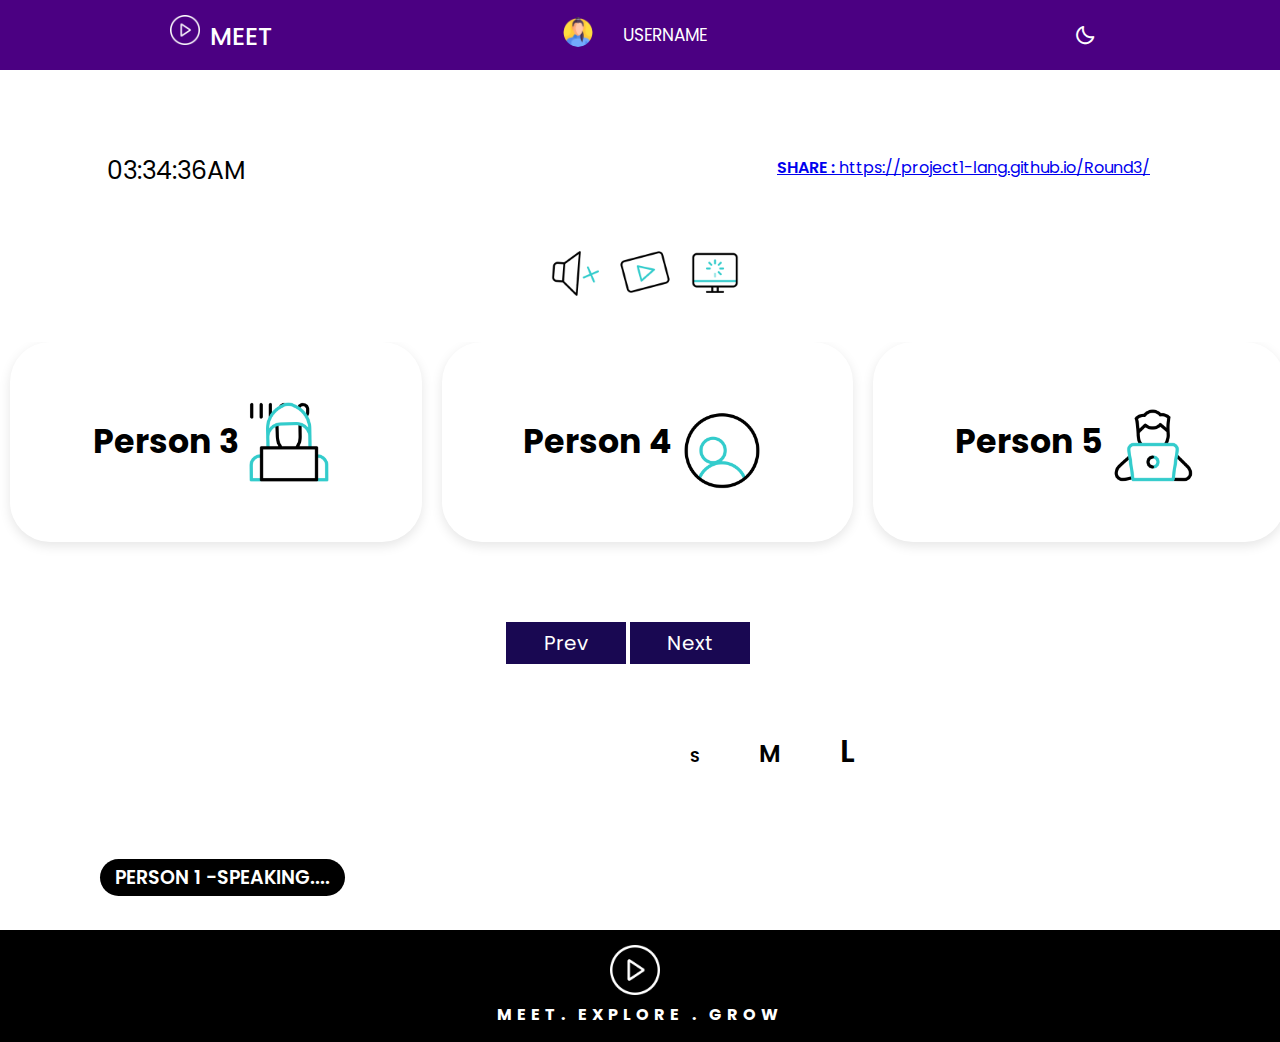
==== video.html @ c4520063 "completed" ====
<!DOCTYPE html>

<html lang="en">

<head>
    <meta charset="UTF-8">
    <link rel="icon" href="./assets/media.png" />
    <meta http-equiv="X-UA-Compatible" content="IE=edge">
    <meta name="viewport" content="width=device-width, initial-scale=1.0">
    <link rel="stylesheet" href="style.css">
    <title>MEET | ROUND 3</title>
    <link rel="stylesheet" href="https://cdn.jsdelivr.net/themify-icons/0.1.2/css/themify-icons.css">
    <link href='https://unpkg.com/boxicons@2.1.1/css/boxicons.min.css' rel='stylesheet'>


</head>

<body>
    <nav>
        <div class="nav-bar">
            <i class='bx bx-menu sidebarOpen'></i>

            <span class="logo navLogo"><img src="./assets/media1.png" class="logo"alt="" /><a href="#">MEET</a></span>

            <div class="menu">
                <div class="logo-toggle">
                    <span class="logo"><a href="#">MEET</a></span>
                    <i class='bx bx-x siderbarClose'></i>
                </div>

                <ul class="nav-links">

                    <li>

                        <a><img src="./assets/avatar.png" alt="" />
                        </a>
                    </li>
                    <li><a href="#" id="text">USERNAME</a></li>
                </ul>

            </div>

            <div class="darkLight-searchBox" onclick="myFunction()">
                <div class="dark-light">
                    <i class='bx bx-moon moon'></i>
                    <i class='bx bx-sun sun'></i>
                </div>




            </div>
        </div>
        </div>
    </nav>
    <section class="hero">
        <div class="hero-container">
            <div class="hero-box-details">
                <a id="link" href="https://project1-lang.github.io/Round3/"><span>SHARE
                        : </span>https://project1-lang.github.io/Round3/</a>
                <div id="clock">
                    <h4>9:59:45
                    </h4>
                </div>

            </div>
            <div class="hero-box">
                <div class="hero-box"><img src="https://images.unsplash.com/photo-1577864662891-c7b77f10f638?ixlib=rb-4.0.3&ixid=MnwxMjA3fDB8MHxwaG90by1wYWdlfHx8fGVufDB8fHx8&auto=format&fit=crop&w=870&q=80" alt="" />
                    <div class="bottom-left"><span id="p1">PERSON 1 -SPEAKING....</span></div>
                </div>
                <div class="hero-box"><img src="https://images.unsplash.com/photo-1438761681033-6461ffad8d80?ixlib=rb-4.0.3&ixid=MnwxMjA3fDB8MHxwaG90by1wYWdlfHx8fGVufDB8fHx8&auto=format&fit=crop&w=870&q=80" alt="" />
                    <div class="bottom-right"><span id="p2">PERSON 2</span></div>
                </div>
            </div>
        </div>
    </section>
    <section class="require">
        <div class="back">
            <img src="./assets/mute.gif" alt="" />
            <img src="./assets/video.gif" alt="" />
            <img src="./assets/presentation.gif" alt="" />
        </div>
    </section>
    <section class="hero-slider">
        <div class="slider-container" item-display-d="3" item-display-t="3" item-display-m="1">
            <div class="slider-width">
                <div class="item">
                    <h5>Person 3</h5><img src="assets/hacker.gif" alt="">
                </div>
                <div class="item">
                    <h5>Person 4</h5><img src="assets/p1.gif" alt="">
                </div>
                <div class="item">
                    <h5>Person 5</h5><img src="assets/p2.gif" alt="">
                </div>
                <div class="item">
                    <h5>Person 6</h5><img src="assets/p3.gif" alt="">
                </div>
                <div class="item">
                    <h5>Person 7</h5><img src="assets/p4.gif" alt="">
                </div>
                <div class="item">
                    <h5>Person 8</h5><img src="assets/p5.gif" alt="">
                </div>
                <div class="item">
                    <h5>Person 9</h5><img src="assets/p6.gif" alt="">
                </div>
                <div class="item">
                    <h5>Person 10</h5><img src="assets/p7.gif" alt="">
                </div>
                <div class="item">
                    <h5>Person 11</h5><img src="assets/p8.gif" alt="">
                </div>

            </div>

        </div>
        <button type="button" class="prev" onclick="prev()">Prev</button>
        <button type="button" class="next" onclick="next()">Next</button>

    </section>
    <section class="change">
        <h1 id="change">Change the text size : </h1>
        <div class="font">
            <div class="buttonss">
                <span class="btn active" onclick="small();">S</span>
                <span class="btn " onclick="medium();">M</span>
                <span class="btn " onclick="large();">L</span>
            </div>
        </div>
    </section>
    <footer>
        <img src="./assets/media1.png" class="logo" alt="" />

        <h4>MEET. EXPLORE . GROW</h4>
    </footer>
    <script>
        function myFunction() {
            const element = document.body;
            element.classList.toggle("dark-mode");
        }

        function small() {
            const nodeList = document.querySelectorAll(".item");
            for (let i = 0; i < nodeList.length; i++) {
                nodeList[i].style.fontSize = '1em';
            }
            document.getElementById('text').style.fontSize = '1em';
            document.getElementById('link').style.fontSize = '1em';
            document.getElementById('p1').style.fontSize = '1em';
            document.getElementById('change').style.fontSize = '1em';
            document.getElementById('p2').style.fontSize = '1em';
            document.getElementById('clock').style.fontSize = '1em';
            document.querySelectorAll('span').style.fontSize = '1em';

        }

        function medium() {
            const nodeList = document.querySelectorAll(".item");
            for (let i = 0; i < nodeList.length; i++) {
                nodeList[i].style.fontSize = '1.66em';
            }
            document.getElementById('text').style.fontSize = '1.5em';
            document.getElementById('link').style.fontSize = '1.5em';
            document.getElementById('clock').style.fontSize = '1.5em';
            document.getElementById('change').style.fontSize = '1.5em';
            document.getElementById('p1').style.fontSize = '1.5em';
            document.getElementById('p2').style.fontSize = '1.5em';
            document.querySelectorAll('span').style.fontSize = '1.5em';

        }

        function large() {
            const nodeList = document.querySelectorAll(".item");
            for (let i = 0; i < nodeList.length; i++) {
                nodeList[i].style.fontSize = '2.4em';
            }
            document.getElementById('text').style.fontSize = '2em';
            document.getElementById('change').style.fontSize = '2em';
            document.getElementById('link').style.fontSize = '2em';
            document.getElementById('p1').style.fontSize = '2em';
            document.getElementById('p2').style.fontSize = '2em';
            document.getElementById('clock').style.fontSize = '2em';
            document.querySelectorAll('span').style.fontSize = '2em';
        }
        setInterval(showTime, 1000);

        function showTime() {
            let time = new Date();
            let hour = time.getHours();
            let min = time.getMinutes();
            let sec = time.getSeconds();
            am_pm = "AM";

            if (hour > 12) {
                hour -= 12;
                am_pm = " PM";
            }
            if (hour == 0) {
                hr = 12;
                am_pm = " AM";
            }

            hour = hour < 10 ? "0" + hour : hour;
            min = min < 10 ? "0" + min : min;
            sec = sec < 10 ? "0" + sec : sec;

            let currentTime = hour + ":" +
                min + ":" + sec + am_pm;

            document.getElementById("clock")
                .innerHTML = currentTime;
        }
        showTime();


        const body = document.querySelector("body"),
            nav = document.querySelector("nav"),
            modeToggle = document.querySelector(".dark-light"),
            sidebarOpen = document.querySelector(".sidebarOpen"),
            siderbarClose = document.querySelector(".siderbarClose");








        sidebarOpen.addEventListener("click", () => {
            nav.classList.add("active");
        });

        body.addEventListener("click", e => {
            let clickedElm = e.target;

            if (!clickedElm.classList.contains("sidebarOpen") && !clickedElm.classList.contains("menu")) {
                nav.classList.remove("active");
            }
        });
        let count = 0;
        let inc = 0;
        margin = 0;
        let slider = document.getElementsByClassName("slider-width")[0];
        let itemDisplay = 0;
        if (screen.width > 990) {
            itemDisplay = document.getElementsByClassName("slider-container")[0].getAttribute("item-display-d");
            margin = itemDisplay * 5;
        }
        if (screen.width > 700 && screen.width < 990) {
            itemDisplay = document.getElementsByClassName("slider-container")[0].getAttribute("item-display-t");
            margin = itemDisplay * 6.8;
        }
        if (screen.width > 280 && screen.width < 700) {
            itemDisplay = document.getElementsByClassName("slider-container")[0].getAttribute("item-display-m");
            margin = itemDisplay * 20;
        }


        let items = document.getElementsByClassName("item");
        let itemleft = items.length % itemDisplay;
        let itemslide = Math.floor(items.length / itemDisplay) - 1;
        for (let i = 0; i < items.length; i++) {
            items[i].style.width = (screen.width / itemDisplay) - margin + "px";
        }

        function next() {
            if (inc !== itemslide + itemleft) {
                if (inc == itemslide) {
                    inc = inc + itemleft;
                    count = count - (screen.width / itemDisplay) * itemleft;
                } else {
                    inc++;
                    count = count - screen.width;
                }
            }
            slider.style.left = count + "px";
        }

        function prev() {
            if (inc !== 0) {
                if (inc == itemleft) {
                    inc = inc - itemleft;
                    count = count + (screen.width / itemDisplay) * itemleft;
                } else {
                    inc--;
                    count = count + screen.width;
                }
            }
            console.log(inc)
            slider.style.left = count + "px";
        }
    </script>

</body>

</html>
---- style.css ----
@import url('https://fonts.googleapis.com/css2?family=Poppins:wght@300;400;500;600&display=swap');
  * {
      margin: 0;
      padding: 0;
      box-sizing: border-box;
      font-family: 'Poppins', sans-serif;
      transition: all 0.4s ease;
      ;
  }
  
  span {
      text-decoration: none;
      font-weight: 600;
  }
  
  .change {
      padding: 50px;
      margin-top: 70px;
      display: flex;
      justify-content: center;
  }
  
  .change h1 {
      font-size: 22px;
      color: white;
      margin-top: 10px;
      text-transform: capitalize;
  }
  
  .font .buttonss .btn {
      padding: 5px 20px;
      display: inline-flex;
      cursor: pointer;
      margin-left: 15px;
      color: black;
      background-color: white;
      border-radius: 5px;
  }
  
  .font .buttonss .btn .btn.active {
      background: black;
  }
  
  .font .buttonss .btn:nth-child(2) {
      font-size: 1.5em;
  }
  
  .font .buttonss .btn:nth-child(3) {
      font-size: 2em;
  }
  
  .bottom-right {
      position: absolute;
      bottom: 8px;
      right: 100px;
      color: white;
      font-size: 19px;
  }
  
  .bottom-left span {
      background-color: black;
      color: white;
      padding: 5px 15px;
      border-radius: 30px;
  }
  
  .bottom-left {
      position: absolute;
      bottom: 8px;
      left: 100px;
      color: white;
      font-size: 19px;
  }
  
  .logo {
      width: 30px;
      white-space: nowrap;
      margin-right: 10px;
  }
  
  .logo a {
      margin-top: -30px;
  }
  
  footer .logo {
      width: 50px;
  }
  
  span a {
      text-align: center;
      margin-top: -5px;
      font-size: 16;
  }
  
   :root {
      --body-color: #E4E9F7;
      --nav-color: indigo;
      --side-nav: #010718;
      --text-color: #FFF;
      --search-bar: #F2F2F2;
      --search-text: #010718;
  }
  
  .dark-mode {
      background-image: url("https://img.wallscloud.net/uploads/thumb/125921551/wallhaven-3z91ey-1024x576-MM-80.webp");
      background-attachment: fixed;
      background-size: cover;
      background-position: center;
  }
  
  body {
      background-image: url("https://preview.redd.it/iibrptucse951.png?auto=webp&s=11976a74c2789ed538fc6a48569c46b7e735af0f");
      background-attachment: fixed;
      background-size: cover;
      background-position: center;
  }
  
  body.dark {
      --body-color: #18191A;
      --nav-color: #242526;
      --side-nav: #242526;
      --text-color: #CCC;
      --search-bar: #242526;
  }
  
  nav {
      position: fixed;
      top: 0;
      left: 0;
      height: 70px;
      width: 100%;
      background-color: var(--nav-color);
      z-index: 100;
  }
  
  body.dark nav {
      border: 1px solid #393838;
  }
  
  nav .nav-bar {
      position: relative;
      height: 100%;
      max-width: 1000px;
      width: 100%;
      background-color: var(--nav-color);
      margin: 0 auto;
      padding: 0 30px;
      display: flex;
      align-items: center;
      justify-content: space-between;
  }
  
  nav .nav-bar .sidebarOpen {
      color: var(--text-color);
      font-size: 25px;
      padding: 5px;
      cursor: pointer;
      display: none;
  }
  
  nav .nav-bar .logo a {
      font-size: 25px;
      font-weight: 500;
      color: var(--text-color);
      text-decoration: none;
  }
  
  li a img {
      width: 30px;
      border-radius: 40px;
  }
  
  .menu .logo-toggle {
      display: none;
  }
  
  .nav-bar .nav-links {
      display: flex;
      align-items: center;
  }
  
  .nav-bar .nav-links li {
      margin: 0 5px;
      list-style: none;
  }
  
  .nav-links li a {
      position: relative;
      font-size: 17px;
      font-weight: 400;
      color: var(--text-color);
      text-decoration: none;
      padding: 10px;
  }
  
  .nav-links li a::before {
      content: '';
      position: absolute;
      left: 50%;
      bottom: 0;
      transform: translateX(-50%);
      height: 6px;
      width: 6px;
      border-radius: 50%;
      background-color: var(--text-color);
      opacity: 0;
      transition: all 0.3s ease;
  }
  
  .nav-links li:hover a::before {
      opacity: 1;
  }
  
  .nav-bar .darkLight-searchBox {
      display: flex;
      align-items: center;
  }
  
  .darkLight-searchBox .dark-light,
  .darkLight-searchBox .searchToggle {
      height: 40px;
      width: 40px;
      display: flex;
      align-items: center;
      justify-content: center;
      margin: 0 5px;
  }
  
  .dark-light i,
  .searchToggle i {
      position: absolute;
      color: var(--text-color);
      font-size: 22px;
      cursor: pointer;
      transition: all 0.3s ease;
  }
  
  .dark-light i.sun {
      opacity: 0;
      pointer-events: none;
  }
  
  .dark-light.active i.sun {
      opacity: 1;
      pointer-events: auto;
  }
  
  .dark-light.active i.moon {
      opacity: 0;
      pointer-events: none;
  }
  
  .searchToggle i.cancel {
      opacity: 0;
      pointer-events: none;
  }
  
  .searchToggle.active i.cancel {
      opacity: 1;
      pointer-events: auto;
  }
  
  .searchToggle.active i.search {
      opacity: 0;
      pointer-events: none;
  }
  
  .searchBox {
      position: relative;
  }
  
  .searchBox .search-field {
      position: absolute;
      bottom: -85px;
      right: 5px;
      height: 50px;
      width: 300px;
      display: flex;
      align-items: center;
      background-color: var(--nav-color);
      padding: 3px;
      border-radius: 6px;
      box-shadow: 0 5px 5px rgba(0, 0, 0, 0.1);
      opacity: 0;
      pointer-events: none;
      transition: all 0.3s ease;
  }
  
  .searchToggle.active~.search-field {
      bottom: -74px;
      opacity: 1;
      pointer-events: auto;
  }
  
  .search-field::before {
      content: '';
      position: absolute;
      right: 14px;
      top: -4px;
      height: 12px;
      width: 12px;
      background-color: var(--nav-color);
      transform: rotate(-45deg);
      z-index: -1;
  }
  
  .search-field input {
      height: 100%;
      width: 100%;
      padding: 0 45px 0 15px;
      outline: none;
      border: none;
      border-radius: 4px;
      font-size: 14px;
      font-weight: 400;
      color: var(--search-text);
      background-color: var(--search-bar);
  }
  
  body.dark .search-field input {
      color: var(--text-color);
  }
  
  .search-field i {
      position: absolute;
      color: var(--nav-color);
      right: 15px;
      font-size: 22px;
      cursor: pointer;
  }
  
  body.dark .search-field i {
      color: var(--text-color);
  }
  
  .hero-container {
      padding: 100px;
  }
  
  .heros {
      display: flex;
  }
  
  .hero-box {
      white-space: nowrap;
  }
  
  .hero-box {
      display: flex;
      gap: 30px;
  }
  
  .hero-box img {
      width: 10%;
      flex: 1;
  }
  
  #clock {
      font-size: 25px;
      width: 100%;
      margin: 40px;
      text-align: left;
      border: 2px solid rgb(255, 255, 255);
      border-radius: 50px;
      background-color: white;
      padding: 10px 15px;
      margin-left: -10px;
  }
  
  .hero-box-details a {
      margin-top: 15px;
      margin-right: 30px;
      float: right;
  }
  
  .slider-container {
      position: relative;
      overflow-x: hidden;
      height: 260px;
  }
  
  .slider-width {
      position: absolute;
      display: flex;
      align-items: start;
      justify-content: start;
      left: 0;
      top: 0;
      transition: 0.4s ease-in-out;
  }
  
  .item {
      display: flex;
      justify-content: center;
      align-items: center;
      width: 200px;
      height: 200px;
      background: rgb(255, 255, 255);
      margin: 0 10px;
      color: #000000;
      text-align: center;
      font-size: 40px;
      font-weight: 800;
      box-shadow: rgba(0, 0, 0, 0.1) 0px 4px 12px;
      border-radius: 40px;
  }
  
  .item img {
      width: 100px;
  }
  
  .buttons {
      margin-bottom: 50px;
  }
  
  button {
      background: rgb(25, 8, 82);
      border: none;
      outline: none;
      color: #fff;
      font-size: 20px;
      margin-top: 20px;
      padding: 6px 12px;
      cursor: pointer;
      width: 120px;
      position: absolute;
      margin-bottom: 350px;
      left: 50%;
      margin-left: 50px;
      transform: translate(-50%);
  }
  
  button:nth-child(2) {
      margin-left: -74px;
  }
  
  button:hover {
      background-color: black;
      color: white;
  }
  
  .back {
      display: flex;
      justify-content: center;
      align-items: center;
      margin-top: -100px;
      margin-bottom: 40px;
  }
  
  .require .back img {
      width: 60px;
      height: 60px;
      border-radius: 50%;
      margin-left: 10px;
      cursor: pointer;
  }
  
  footer {
      margin-top: 100px;
      text-align: center;
      background-color: black;
      color: white;
      text-transform: uppercase;
      padding: 15px;
      font-weight: 400;
      letter-spacing: 5px;
      width: 100%;
  }
  
  @media (max-width: 790px) {
      nav .nav-bar .sidebarOpen {
          display: block;
      }
      .menu {
          position: fixed;
          height: 100%;
          width: 320px;
          left: -100%;
          top: 0;
          padding: 20px;
          background-color: var(--side-nav);
          z-index: 100;
          transition: all 0.4s ease;
      }
      nav.active .menu {
          left: -0%;
      }
      nav.active .nav-bar .navLogo a {
          opacity: 0;
          transition: all 0.3s ease;
      }
      .menu .logo-toggle {
          display: block;
          width: 100%;
          display: flex;
          align-items: center;
          justify-content: space-between;
      }
      .logo-toggle .siderbarClose {
          color: var(--text-color);
          font-size: 24px;
          cursor: pointer;
      }
      .nav-bar .nav-links {
          flex-direction: column;
          padding-top: 30px;
      }
      .nav-links li a {
          display: block;
          margin-top: 20px;
      }
      .hero-container {
          padding: 30px;
      }
      #clock {
          padding: 20px;
          text-align: center;
          margin-top: 40px;
          letter-spacing: 3px;
      }
      .hero-box-details a {
          text-align: center;
          margin-bottom: 20px;
      }
      .hero-box-details {
          margin-top: 50px;
      }
      .hero-box {
          display: flex;
          flex-wrap: wrap;
          flex-direction: column;
          gap: 30px;
      }
      .hero-box img {
          width: 100%;
          flex: 1 1;
      }
      .item {
          width: 100px;
          height: 180px;
      }
      .item img {
          width: 50px;
      }
      button {
          margin-top: 0;
      }
      nav .nav-bar {
          padding: 0 10px;
      }
      .logo {
          width: 35px;
      }
      nav .nav-bar .logo a {
          margin-top: 5px;
      }
      .bottom-right {
          position: absolute;
          bottom: -260px;
          left: 40px;
          color: black;
      }
      .bottom-left {
          position: absolute;
          top: 250px;
          color: black;
          left: 40px;
      }
  }
  
  @media screen and (max-width: 600px) {
      .bottom-right {
          position: absolute;
          bottom: -180px;
          left: 40px;
          color: black;
      }
      .bottom-left {
          position: absolute;
          top: 250px;
          color: black;
          left: 40px;
      }
  }
  
  @media screen and (max-width: 400px) {
      .bottom-left span {
          background-color: black;
          color: white;
          padding: 5px 15px;
          border-radius: 30px;
          font-size: 15px;
      }
      .bottom-right {
          position: absolute;
          bottom: -130px;
          left: 40px;
          color: black;
      }
      .bottom-left {
          position: absolute;
          top: 280px;
          color: black;
          left: 40px;
      }
      .item {
          width: 150px;
      }
      .change {
          display: flex;
          flex-direction: column;
      }
      .buttonss {
          margin: 10px -5px;
      }
  }
  
  @media screen and (max-width:330px) {
      .bottom-right {
          position: absolute;
          bottom: -20px;
          left: 40px;
          color: black;
      }
  }
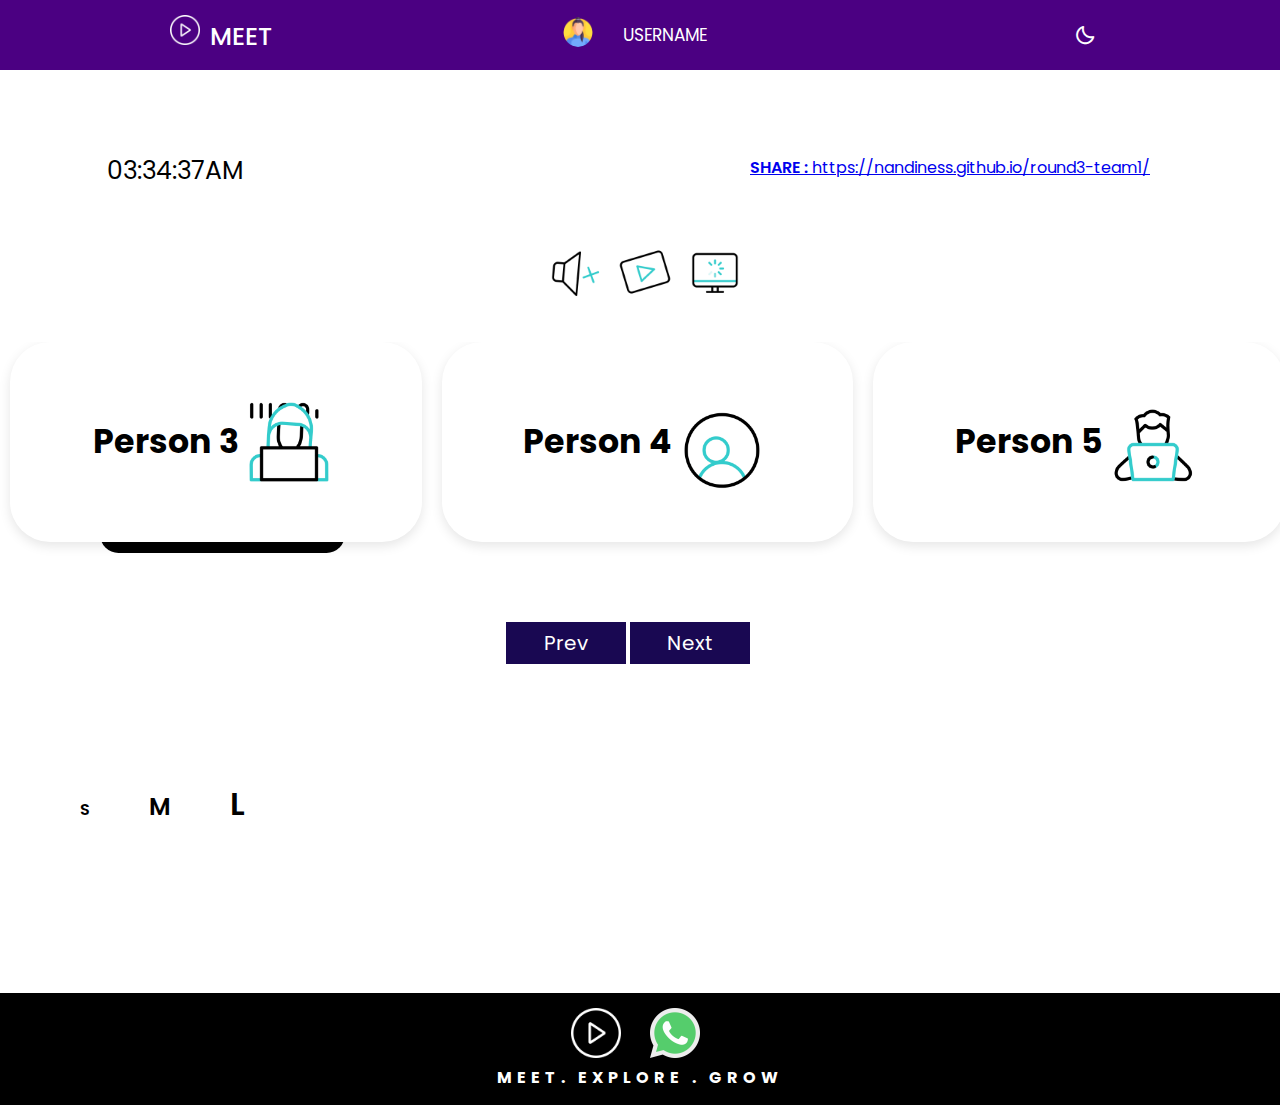
==== commit 3d4d03b7: "completed" ====
--- a/video.html
+++ b/video.html
@@ -20,7 +20,7 @@
         <div class="nav-bar">
             <i class='bx bx-menu sidebarOpen'></i>
 
-            <span class="logo navLogo"><img src="./assets/media1.png" class="logo"alt="" /><a href="#">MEET</a></span>
+            <span class="logo navLogo"><img src="./assets/media1.png" class="logo" alt="" /><a href="#">MEET</a></span>
 
             <div class="menu">
                 <div class="logo-toggle">
@@ -36,6 +36,7 @@
                         </a>
                     </li>
                     <li><a href="#" id="text">USERNAME</a></li>
+
                 </ul>
 
             </div>
@@ -50,14 +51,16 @@
 
 
             </div>
+
         </div>
         </div>
     </nav>
     <section class="hero">
+
         <div class="hero-container">
             <div class="hero-box-details">
-                <a id="link" href="https://project1-lang.github.io/Round3/"><span>SHARE
-                        : </span>https://project1-lang.github.io/Round3/</a>
+                <a id="link" href="https://nandiness.github.io/round3-team1/"><span>SHARE
+                        : </span>https://nandiness.github.io/round3-team1/</a>
                 <div id="clock">
                     <h4>9:59:45
                     </h4>
@@ -131,10 +134,16 @@
     </section>
     <footer>
         <img src="./assets/media1.png" class="logo" alt="" />
-
+        <a href="" class="send" onclick="whatsapp();">
+            <img src="./assets/whatsapp.png" />
+        </a>
         <h4>MEET. EXPLORE . GROW</h4>
     </footer>
     <script>
+        function whatsapp() {
+            window.open('whatsapp://send?text=Come join the meet, https://nandiness.github.io/round3-team1/')
+        }
+
         function myFunction() {
             const element = document.body;
             element.classList.toggle("dark-mode");
--- a/style.css
+++ b/style.css
@@ -1,625 +1,708 @@
-  @import url('https://fonts.googleapis.com/css2?family=Poppins:wght@300;400;500;600&display=swap');
-  * {
-      margin: 0;
-      padding: 0;
-      box-sizing: border-box;
-      font-family: 'Poppins', sans-serif;
-      transition: all 0.4s ease;
-      ;
-  }
-  
-  span {
-      text-decoration: none;
-      font-weight: 600;
-  }
-  
-  .change {
-      padding: 50px;
-      margin-top: 70px;
-      display: flex;
-      justify-content: center;
-  }
-  
-  .change h1 {
-      font-size: 22px;
-      color: white;
-      margin-top: 10px;
-      text-transform: capitalize;
-  }
-  
-  .font .buttonss .btn {
-      padding: 5px 20px;
-      display: inline-flex;
-      cursor: pointer;
-      margin-left: 15px;
-      color: black;
-      background-color: white;
-      border-radius: 5px;
-  }
-  
-  .font .buttonss .btn .btn.active {
-      background: black;
-  }
-  
-  .font .buttonss .btn:nth-child(2) {
-      font-size: 1.5em;
-  }
-  
-  .font .buttonss .btn:nth-child(3) {
-      font-size: 2em;
-  }
-  
-  .bottom-right {
-      position: absolute;
-      bottom: 8px;
-      right: 100px;
-      color: white;
-      font-size: 19px;
-  }
-  
-  .bottom-left span {
-      background-color: black;
-      color: white;
-      padding: 5px 15px;
-      border-radius: 30px;
-  }
-  
-  .bottom-left {
-      position: absolute;
-      bottom: 8px;
-      left: 100px;
-      color: white;
-      font-size: 19px;
-  }
-  
-  .logo {
-      width: 30px;
-      white-space: nowrap;
-      margin-right: 10px;
-  }
-  
-  .logo a {
-      margin-top: -30px;
-  }
-  
-  footer .logo {
-      width: 50px;
-  }
-  
-  span a {
-      text-align: center;
-      margin-top: -5px;
-      font-size: 16;
-  }
-  
-   :root {
-      --body-color: #E4E9F7;
-      --nav-color: indigo;
-      --side-nav: #010718;
-      --text-color: #FFF;
-      --search-bar: #F2F2F2;
-      --search-text: #010718;
-  }
-  
-  .dark-mode {
-      background-image: url("https://img.wallscloud.net/uploads/thumb/125921551/wallhaven-3z91ey-1024x576-MM-80.webp");
-      background-attachment: fixed;
-      background-size: cover;
-      background-position: center;
-  }
-  
-  body {
-      background-image: url("https://preview.redd.it/iibrptucse951.png?auto=webp&s=11976a74c2789ed538fc6a48569c46b7e735af0f");
-      background-attachment: fixed;
-      background-size: cover;
-      background-position: center;
-  }
-  
-  body.dark {
-      --body-color: #18191A;
-      --nav-color: #242526;
-      --side-nav: #242526;
-      --text-color: #CCC;
-      --search-bar: #242526;
-  }
-  
-  nav {
-      position: fixed;
-      top: 0;
-      left: 0;
-      height: 70px;
-      width: 100%;
-      background-color: var(--nav-color);
-      z-index: 100;
-  }
-  
-  body.dark nav {
-      border: 1px solid #393838;
-  }
-  
-  nav .nav-bar {
-      position: relative;
-      height: 100%;
-      max-width: 1000px;
-      width: 100%;
-      background-color: var(--nav-color);
-      margin: 0 auto;
-      padding: 0 30px;
-      display: flex;
-      align-items: center;
-      justify-content: space-between;
-  }
-  
-  nav .nav-bar .sidebarOpen {
-      color: var(--text-color);
-      font-size: 25px;
-      padding: 5px;
-      cursor: pointer;
-      display: none;
-  }
-  
-  nav .nav-bar .logo a {
-      font-size: 25px;
-      font-weight: 500;
-      color: var(--text-color);
-      text-decoration: none;
-  }
-  
-  li a img {
-      width: 30px;
-      border-radius: 40px;
-  }
-  
-  .menu .logo-toggle {
-      display: none;
-  }
-  
-  .nav-bar .nav-links {
-      display: flex;
-      align-items: center;
-  }
-  
-  .nav-bar .nav-links li {
-      margin: 0 5px;
-      list-style: none;
-  }
-  
-  .nav-links li a {
-      position: relative;
-      font-size: 17px;
-      font-weight: 400;
-      color: var(--text-color);
-      text-decoration: none;
-      padding: 10px;
-  }
-  
-  .nav-links li a::before {
-      content: '';
-      position: absolute;
-      left: 50%;
-      bottom: 0;
-      transform: translateX(-50%);
-      height: 6px;
-      width: 6px;
-      border-radius: 50%;
-      background-color: var(--text-color);
-      opacity: 0;
-      transition: all 0.3s ease;
-  }
-  
-  .nav-links li:hover a::before {
-      opacity: 1;
-  }
-  
-  .nav-bar .darkLight-searchBox {
-      display: flex;
-      align-items: center;
-  }
-  
-  .darkLight-searchBox .dark-light,
-  .darkLight-searchBox .searchToggle {
-      height: 40px;
-      width: 40px;
-      display: flex;
-      align-items: center;
-      justify-content: center;
-      margin: 0 5px;
-  }
-  
-  .dark-light i,
-  .searchToggle i {
-      position: absolute;
-      color: var(--text-color);
-      font-size: 22px;
-      cursor: pointer;
-      transition: all 0.3s ease;
-  }
-  
-  .dark-light i.sun {
-      opacity: 0;
-      pointer-events: none;
-  }
-  
-  .dark-light.active i.sun {
-      opacity: 1;
-      pointer-events: auto;
-  }
-  
-  .dark-light.active i.moon {
-      opacity: 0;
-      pointer-events: none;
-  }
-  
-  .searchToggle i.cancel {
-      opacity: 0;
-      pointer-events: none;
-  }
-  
-  .searchToggle.active i.cancel {
-      opacity: 1;
-      pointer-events: auto;
-  }
-  
-  .searchToggle.active i.search {
-      opacity: 0;
-      pointer-events: none;
-  }
-  
-  .searchBox {
-      position: relative;
-  }
-  
-  .searchBox .search-field {
-      position: absolute;
-      bottom: -85px;
-      right: 5px;
-      height: 50px;
-      width: 300px;
-      display: flex;
-      align-items: center;
-      background-color: var(--nav-color);
-      padding: 3px;
-      border-radius: 6px;
-      box-shadow: 0 5px 5px rgba(0, 0, 0, 0.1);
-      opacity: 0;
-      pointer-events: none;
-      transition: all 0.3s ease;
-  }
-  
-  .searchToggle.active~.search-field {
-      bottom: -74px;
-      opacity: 1;
-      pointer-events: auto;
-  }
-  
-  .search-field::before {
-      content: '';
-      position: absolute;
-      right: 14px;
-      top: -4px;
-      height: 12px;
-      width: 12px;
-      background-color: var(--nav-color);
-      transform: rotate(-45deg);
-      z-index: -1;
-  }
-  
-  .search-field input {
-      height: 100%;
-      width: 100%;
-      padding: 0 45px 0 15px;
-      outline: none;
-      border: none;
-      border-radius: 4px;
-      font-size: 14px;
-      font-weight: 400;
-      color: var(--search-text);
-      background-color: var(--search-bar);
-  }
-  
-  body.dark .search-field input {
-      color: var(--text-color);
-  }
-  
-  .search-field i {
-      position: absolute;
-      color: var(--nav-color);
-      right: 15px;
-      font-size: 22px;
-      cursor: pointer;
-  }
-  
-  body.dark .search-field i {
-      color: var(--text-color);
-  }
-  
-  .hero-container {
-      padding: 100px;
-  }
-  
-  .heros {
-      display: flex;
-  }
-  
-  .hero-box {
-      white-space: nowrap;
-  }
-  
-  .hero-box {
-      display: flex;
-      gap: 30px;
-  }
-  
-  .hero-box img {
-      width: 10%;
-      flex: 1;
-  }
-  
-  #clock {
-      font-size: 25px;
-      width: 100%;
-      margin: 40px;
-      text-align: left;
-      border: 2px solid rgb(255, 255, 255);
-      border-radius: 50px;
-      background-color: white;
-      padding: 10px 15px;
-      margin-left: -10px;
-  }
-  
-  .hero-box-details a {
-      margin-top: 15px;
-      margin-right: 30px;
-      float: right;
-  }
-  
-  .slider-container {
-      position: relative;
-      overflow-x: hidden;
-      height: 260px;
-  }
-  
-  .slider-width {
-      position: absolute;
-      display: flex;
-      align-items: start;
-      justify-content: start;
-      left: 0;
-      top: 0;
-      transition: 0.4s ease-in-out;
-  }
-  
-  .item {
-      display: flex;
-      justify-content: center;
-      align-items: center;
-      width: 200px;
-      height: 200px;
-      background: rgb(255, 255, 255);
-      margin: 0 10px;
-      color: #000000;
-      text-align: center;
-      font-size: 40px;
-      font-weight: 800;
-      box-shadow: rgba(0, 0, 0, 0.1) 0px 4px 12px;
-      border-radius: 40px;
-  }
-  
-  .item img {
-      width: 100px;
-  }
-  
-  .buttons {
-      margin-bottom: 50px;
-  }
-  
-  button {
-      background: rgb(25, 8, 82);
-      border: none;
-      outline: none;
-      color: #fff;
-      font-size: 20px;
-      margin-top: 20px;
-      padding: 6px 12px;
-      cursor: pointer;
-      width: 120px;
-      position: absolute;
-      margin-bottom: 350px;
-      left: 50%;
-      margin-left: 50px;
-      transform: translate(-50%);
-  }
-  
-  button:nth-child(2) {
-      margin-left: -74px;
-  }
-  
-  button:hover {
-      background-color: black;
-      color: white;
-  }
-  
-  .back {
-      display: flex;
-      justify-content: center;
-      align-items: center;
-      margin-top: -100px;
-      margin-bottom: 40px;
-  }
-  
-  .require .back img {
-      width: 60px;
-      height: 60px;
-      border-radius: 50%;
-      margin-left: 10px;
-      cursor: pointer;
-  }
-  
-  footer {
-      margin-top: 100px;
-      text-align: center;
-      background-color: black;
-      color: white;
-      text-transform: uppercase;
-      padding: 15px;
-      font-weight: 400;
-      letter-spacing: 5px;
-      width: 100%;
-  }
-  
-  @media (max-width: 790px) {
-      nav .nav-bar .sidebarOpen {
-          display: block;
-      }
-      .menu {
-          position: fixed;
-          height: 100%;
-          width: 320px;
-          left: -100%;
-          top: 0;
-          padding: 20px;
-          background-color: var(--side-nav);
-          z-index: 100;
-          transition: all 0.4s ease;
-      }
-      nav.active .menu {
-          left: -0%;
-      }
-      nav.active .nav-bar .navLogo a {
-          opacity: 0;
-          transition: all 0.3s ease;
-      }
-      .menu .logo-toggle {
-          display: block;
-          width: 100%;
-          display: flex;
-          align-items: center;
-          justify-content: space-between;
-      }
-      .logo-toggle .siderbarClose {
-          color: var(--text-color);
-          font-size: 24px;
-          cursor: pointer;
-      }
-      .nav-bar .nav-links {
-          flex-direction: column;
-          padding-top: 30px;
-      }
-      .nav-links li a {
-          display: block;
-          margin-top: 20px;
-      }
-      .hero-container {
-          padding: 30px;
-      }
-      #clock {
-          padding: 20px;
-          text-align: center;
-          margin-top: 40px;
-          letter-spacing: 3px;
-      }
-      .hero-box-details a {
-          text-align: center;
-          margin-bottom: 20px;
-      }
-      .hero-box-details {
-          margin-top: 50px;
-      }
-      .hero-box {
-          display: flex;
-          flex-wrap: wrap;
-          flex-direction: column;
-          gap: 30px;
-      }
-      .hero-box img {
-          width: 100%;
-          flex: 1 1;
-      }
-      .item {
-          width: 100px;
-          height: 180px;
-      }
-      .item img {
-          width: 50px;
-      }
-      button {
-          margin-top: 0;
-      }
-      nav .nav-bar {
-          padding: 0 10px;
-      }
-      .logo {
-          width: 35px;
-      }
-      nav .nav-bar .logo a {
-          margin-top: 5px;
-      }
-      .bottom-right {
-          position: absolute;
-          bottom: -260px;
-          left: 40px;
-          color: black;
-      }
-      .bottom-left {
-          position: absolute;
-          top: 250px;
-          color: black;
-          left: 40px;
-      }
-  }
-  
-  @media screen and (max-width: 600px) {
-      .bottom-right {
-          position: absolute;
-          bottom: -180px;
-          left: 40px;
-          color: black;
-      }
-      .bottom-left {
-          position: absolute;
-          top: 250px;
-          color: black;
-          left: 40px;
-      }
-  }
-  
-  @media screen and (max-width: 400px) {
-      .bottom-left span {
-          background-color: black;
-          color: white;
-          padding: 5px 15px;
-          border-radius: 30px;
-          font-size: 15px;
-      }
-      .bottom-right {
-          position: absolute;
-          bottom: -130px;
-          left: 40px;
-          color: black;
-      }
-      .bottom-left {
-          position: absolute;
-          top: 280px;
-          color: black;
-          left: 40px;
-      }
-      .item {
-          width: 150px;
-      }
-      .change {
-          display: flex;
-          flex-direction: column;
-      }
-      .buttonss {
-          margin: 10px -5px;
-      }
-  }
-  
-  @media screen and (max-width:330px) {
-      .bottom-right {
-          position: absolute;
-          bottom: -20px;
-          left: 40px;
-          color: black;
-      }
-  }+    @import url('https://fonts.googleapis.com/css2?family=Poppins:wght@300;400;500;600&display=swap');
+    * {
+        margin: 0;
+        padding: 0;
+        box-sizing: border-box;
+        font-family: 'Poppins', sans-serif;
+        transition: all 0.4s ease;
+        ;
+    }
+    
+    span {
+        text-decoration: none;
+        font-weight: 600;
+    }
+    
+    .change {
+        padding: 50px;
+        margin-top: 70px;
+        display: flex;
+        justify-content: center;
+    }
+    
+    .change h1 {
+        font-size: 22px;
+        color: white;
+        margin-top: 10px;
+        text-transform: capitalize;
+    }
+    
+    .font .buttonss .btn {
+        padding: 5px 20px;
+        display: inline-flex;
+        cursor: pointer;
+        margin-left: 15px;
+        color: black;
+        background-color: white;
+        border-radius: 5px;
+    }
+    
+    .font .buttonss .btn .btn.active {
+        background: black;
+    }
+    
+    .font .buttonss .btn:nth-child(2) {
+        font-size: 1.5em;
+    }
+    
+    .font .buttonss .btn:nth-child(3) {
+        font-size: 2em;
+    }
+    
+    .bottom-right {
+        position: absolute;
+        bottom: 8px;
+        right: 100px;
+        color: white;
+        font-size: 19px;
+    }
+    
+    .bottom-left span {
+        background-color: black;
+        color: white;
+        padding: 5px 15px;
+        border-radius: 30px;
+    }
+    
+    .bottom-left {
+        position: absolute;
+        bottom: 8px;
+        left: 100px;
+        color: white;
+        font-size: 19px;
+    }
+    
+    .logo {
+        width: 30px;
+        white-space: nowrap;
+        margin-right: 10px;
+    }
+    
+    .send {
+        background-color: transparent;
+    }
+    
+    .send {
+        position: relative;
+        bottom: 0px;
+        right: 0px;
+        padding: 10px 10px;
+    }
+    
+    .send img {
+        width: 50px;
+    }
+    
+    .logo a {
+        margin-top: -30px;
+    }
+    
+    footer .logo {
+        width: 50px;
+    }
+    
+    span a {
+        text-align: center;
+        margin-top: -5px;
+        font-size: 16;
+    }
+    
+     :root {
+        --body-color: #E4E9F7;
+        --nav-color: indigo;
+        --side-nav: #010718;
+        --text-color: #FFF;
+        --search-bar: #F2F2F2;
+        --search-text: #010718;
+    }
+    
+    .dark-mode {
+        background-image: url("https://img.wallscloud.net/uploads/thumb/125921551/wallhaven-3z91ey-1024x576-MM-80.webp");
+        background-attachment: fixed;
+        background-size: cover;
+        background-position: center;
+    }
+    
+    body {
+        background-image: url("https://preview.redd.it/iibrptucse951.png?auto=webp&s=11976a74c2789ed538fc6a48569c46b7e735af0f");
+        background-attachment: fixed;
+        background-size: cover;
+        background-position: center;
+    }
+    
+    body.dark {
+        --body-color: #18191A;
+        --nav-color: #242526;
+        --side-nav: #242526;
+        --text-color: #CCC;
+        --search-bar: #242526;
+    }
+    
+    nav {
+        position: fixed;
+        top: 0;
+        left: 0;
+        height: 70px;
+        width: 100%;
+        background-color: var(--nav-color);
+        z-index: 100;
+    }
+    
+    body.dark nav {
+        border: 1px solid #393838;
+    }
+    
+    nav .nav-bar {
+        position: relative;
+        height: 100%;
+        max-width: 1000px;
+        width: 100%;
+        background-color: var(--nav-color);
+        margin: 0 auto;
+        padding: 0 30px;
+        display: flex;
+        align-items: center;
+        justify-content: space-between;
+    }
+    
+    nav .nav-bar .sidebarOpen {
+        color: var(--text-color);
+        font-size: 25px;
+        padding: 5px;
+        cursor: pointer;
+        display: none;
+    }
+    
+    nav .nav-bar .logo a {
+        font-size: 25px;
+        font-weight: 500;
+        color: var(--text-color);
+        text-decoration: none;
+    }
+    
+    li a img {
+        width: 30px;
+        border-radius: 40px;
+    }
+    
+    .menu .logo-toggle {
+        display: none;
+    }
+    
+    .nav-bar .nav-links {
+        display: flex;
+        align-items: center;
+    }
+    
+    .nav-bar .nav-links li {
+        margin: 0 5px;
+        list-style: none;
+    }
+    
+    .nav-links li a {
+        position: relative;
+        font-size: 17px;
+        font-weight: 400;
+        color: var(--text-color);
+        text-decoration: none;
+        padding: 10px;
+    }
+    
+    .nav-links li a::before {
+        content: '';
+        position: absolute;
+        left: 50%;
+        bottom: 0;
+        transform: translateX(-50%);
+        height: 6px;
+        width: 6px;
+        border-radius: 50%;
+        background-color: var(--text-color);
+        opacity: 0;
+        transition: all 0.3s ease;
+    }
+    
+    .nav-links li:hover a::before {
+        opacity: 1;
+    }
+    
+    .nav-bar .darkLight-searchBox {
+        display: flex;
+        align-items: center;
+    }
+    
+    .darkLight-searchBox .dark-light,
+    .darkLight-searchBox .searchToggle {
+        height: 40px;
+        width: 40px;
+        display: flex;
+        align-items: center;
+        justify-content: center;
+        margin: 0 5px;
+    }
+    
+    .dark-light i,
+    .searchToggle i {
+        position: absolute;
+        color: var(--text-color);
+        font-size: 22px;
+        cursor: pointer;
+        transition: all 0.3s ease;
+    }
+    
+    .dark-light i.sun {
+        opacity: 0;
+        pointer-events: none;
+    }
+    
+    .dark-light.active i.sun {
+        opacity: 1;
+        pointer-events: auto;
+    }
+    
+    .dark-light.active i.moon {
+        opacity: 0;
+        pointer-events: none;
+    }
+    
+    .searchToggle i.cancel {
+        opacity: 0;
+        pointer-events: none;
+    }
+    
+    .searchToggle.active i.cancel {
+        opacity: 1;
+        pointer-events: auto;
+    }
+    
+    .searchToggle.active i.search {
+        opacity: 0;
+        pointer-events: none;
+    }
+    
+    .searchBox {
+        position: relative;
+    }
+    
+    .searchBox .search-field {
+        position: absolute;
+        bottom: -85px;
+        right: 5px;
+        height: 50px;
+        width: 300px;
+        display: flex;
+        align-items: center;
+        background-color: var(--nav-color);
+        padding: 3px;
+        border-radius: 6px;
+        box-shadow: 0 5px 5px rgba(0, 0, 0, 0.1);
+        opacity: 0;
+        pointer-events: none;
+        transition: all 0.3s ease;
+    }
+    
+    .searchToggle.active~.search-field {
+        bottom: -74px;
+        opacity: 1;
+        pointer-events: auto;
+    }
+    
+    .search-field::before {
+        content: '';
+        position: absolute;
+        right: 14px;
+        top: -4px;
+        height: 12px;
+        width: 12px;
+        background-color: var(--nav-color);
+        transform: rotate(-45deg);
+        z-index: -1;
+    }
+    
+    .search-field input {
+        height: 100%;
+        width: 100%;
+        padding: 0 45px 0 15px;
+        outline: none;
+        border: none;
+        border-radius: 4px;
+        font-size: 14px;
+        font-weight: 400;
+        color: var(--search-text);
+        background-color: var(--search-bar);
+    }
+    
+    body.dark .search-field input {
+        color: var(--text-color);
+    }
+    
+    .search-field i {
+        position: absolute;
+        color: var(--nav-color);
+        right: 15px;
+        font-size: 22px;
+        cursor: pointer;
+    }
+    
+    body.dark .search-field i {
+        color: var(--text-color);
+    }
+    
+    .hero-container {
+        padding: 100px;
+    }
+    
+    .heros {
+        display: flex;
+    }
+    
+    .hero-box {
+        white-space: nowrap;
+    }
+    
+    .hero-box {
+        display: flex;
+        gap: 30px;
+    }
+    
+    .hero-box img {
+        width: 10%;
+        flex: 1;
+    }
+    
+    #clock {
+        font-size: 25px;
+        width: 100%;
+        margin: 40px;
+        text-align: left;
+        border: 2px solid rgb(255, 255, 255);
+        border-radius: 50px;
+        background-color: white;
+        padding: 10px 15px;
+        margin-left: -10px;
+    }
+    
+    .hero-box-details a {
+        margin-top: 15px;
+        margin-right: 30px;
+        float: right;
+    }
+    
+    .slider-container {
+        position: relative;
+        overflow-x: hidden;
+        height: 260px;
+    }
+    
+    .slider-width {
+        position: absolute;
+        display: flex;
+        align-items: start;
+        justify-content: start;
+        left: 0;
+        top: 0;
+        transition: 0.4s ease-in-out;
+    }
+    
+    .item {
+        display: flex;
+        justify-content: center;
+        align-items: center;
+        width: 200px;
+        height: 200px;
+        background: rgb(255, 255, 255);
+        margin: 0 10px;
+        color: #000000;
+        text-align: center;
+        font-size: 40px;
+        font-weight: 800;
+        box-shadow: rgba(0, 0, 0, 0.1) 0px 4px 12px;
+        border-radius: 40px;
+    }
+    
+    .item img {
+        width: 100px;
+    }
+    
+    .buttons {
+        margin-bottom: 50px;
+    }
+    
+    button {
+        background: rgb(25, 8, 82);
+        border: none;
+        outline: none;
+        color: #fff;
+        font-size: 20px;
+        margin-top: 20px;
+        padding: 6px 12px;
+        cursor: pointer;
+        width: 120px;
+        position: absolute;
+        margin-bottom: 350px;
+        left: 50%;
+        margin-left: 50px;
+        transform: translate(-50%);
+    }
+    
+    button:nth-child(2) {
+        margin-left: -74px;
+    }
+    
+    button:hover {
+        background-color: black;
+        color: white;
+    }
+    
+    .back {
+        display: flex;
+        justify-content: center;
+        align-items: center;
+        margin-top: -100px;
+        margin-bottom: 40px;
+    }
+    
+    .require .back img {
+        width: 60px;
+        height: 60px;
+        border-radius: 50%;
+        margin-left: 10px;
+        cursor: pointer;
+    }
+    
+    footer {
+        margin-top: 100px;
+        text-align: center;
+        background-color: black;
+        color: white;
+        text-transform: uppercase;
+        padding: 15px;
+        font-weight: 400;
+        letter-spacing: 5px;
+        width: 100%;
+    }
+    
+    @media (max-width: 790px) {
+        nav .nav-bar .sidebarOpen {
+            display: block;
+        }
+        .menu {
+            position: fixed;
+            height: 100%;
+            width: 320px;
+            left: -100%;
+            top: 0;
+            padding: 20px;
+            background-color: var(--side-nav);
+            z-index: 100;
+            transition: all 0.4s ease;
+        }
+        nav.active .menu {
+            left: -0%;
+        }
+        nav.active .nav-bar .navLogo a {
+            opacity: 0;
+            transition: all 0.3s ease;
+        }
+        .menu .logo-toggle {
+            display: block;
+            width: 100%;
+            display: flex;
+            align-items: center;
+            justify-content: space-between;
+        }
+        .logo-toggle .siderbarClose {
+            color: var(--text-color);
+            font-size: 24px;
+            cursor: pointer;
+        }
+        .nav-bar .nav-links {
+            flex-direction: column;
+            padding-top: 30px;
+        }
+        .nav-links li a {
+            display: block;
+            margin-top: 20px;
+        }
+        .hero-container {
+            padding: 30px;
+        }
+        #clock {
+            padding: 20px;
+            text-align: center;
+            margin-top: 40px;
+            letter-spacing: 3px;
+        }
+        .hero-box-details a {
+            text-align: center;
+            margin-bottom: 20px;
+        }
+        .hero-box-details {
+            margin-top: 50px;
+        }
+        .hero-box {
+            display: flex;
+            flex-wrap: wrap;
+            flex-direction: column;
+            gap: 30px;
+        }
+        .hero-box img {
+            width: 100%;
+            flex: 1 1;
+        }
+        .item {
+            width: 100px;
+            height: 180px;
+        }
+        .item img {
+            width: 50px;
+        }
+        button {
+            margin-top: 0;
+        }
+        nav .nav-bar {
+            padding: 0 10px;
+        }
+        .logo {
+            width: 35px;
+        }
+        nav .nav-bar .logo a {
+            margin-top: 5px;
+        }
+        .bottom-right {
+            position: absolute;
+            bottom: -260px;
+            left: 40px;
+            color: black;
+        }
+        .bottom-left {
+            position: absolute;
+            top: 250px;
+            color: black;
+            left: 40px;
+        }
+    }
+    
+    @media screen and (min-width:1000px) {
+        .bottom-right {
+            position: absolute;
+            bottom: 350px;
+            color: black;
+        }
+        .bottom-left {
+            position: absolute;
+            top: 520px;
+            color: black;
+        }
+        .change {
+            display: flex;
+            flex-direction: column;
+        }
+        .buttonss {
+            margin: 10px -5px;
+        }
+    }
+    
+    @media screen and (max-width:1024px) {
+        .bottom-right {
+            position: absolute;
+            bottom: 490px;
+            color: black;
+        }
+        .bottom-left {
+            position: absolute;
+            top: 500px;
+            color: black;
+            left: 40px;
+        }
+        .change {
+            display: flex;
+            flex-direction: column;
+        }
+        .buttonss {
+            margin: 10px -5px;
+        }
+    }
+    
+    @media screen and (max-width: 900px) {
+        .bottom-right {
+            position: absolute;
+            bottom: 710px;
+            color: black;
+        }
+        .bottom-left {
+            position: absolute;
+            top: 430px;
+            color: black;
+        }
+        .change {
+            display: flex;
+            flex-direction: column;
+        }
+        .buttonss {
+            margin: 10px -5px;
+        }
+    }
+    
+    @media screen and (max-width: 800px) {
+        .bottom-right {
+            position: absolute;
+            bottom: 200px;
+            color: black;
+            left: 40px;
+        }
+        .bottom-left {
+            position: absolute;
+            top: 280px;
+            color: black;
+            left: 40px;
+        }
+        .change {
+            display: flex;
+            flex-direction: column;
+        }
+        .buttonss {
+            margin: 10px -5px;
+        }
+    }
+    
+    @media screen and (max-width: 450px) {
+        .bottom-left span {
+            background-color: black;
+            color: white;
+            padding: 5px 15px;
+            border-radius: 30px;
+            font-size: 15px;
+        }
+        .bottom-right {
+            position: absolute;
+            bottom: 240px;
+            left: 40px;
+            color: black;
+        }
+        .bottom-left {
+            position: absolute;
+            top: 280px;
+            color: black;
+            left: 40px;
+        }
+        .item {
+            width: 150px;
+        }
+        .change {
+            display: flex;
+            flex-direction: column;
+        }
+        .buttonss {
+            margin: 10px -5px;
+        }
+    }
+    
+    @media screen and (max-width:380px) {
+        .bottom-right {
+            position: absolute;
+            bottom: 90px;
+            left: 40px;
+            color: black;
+        }
+    }